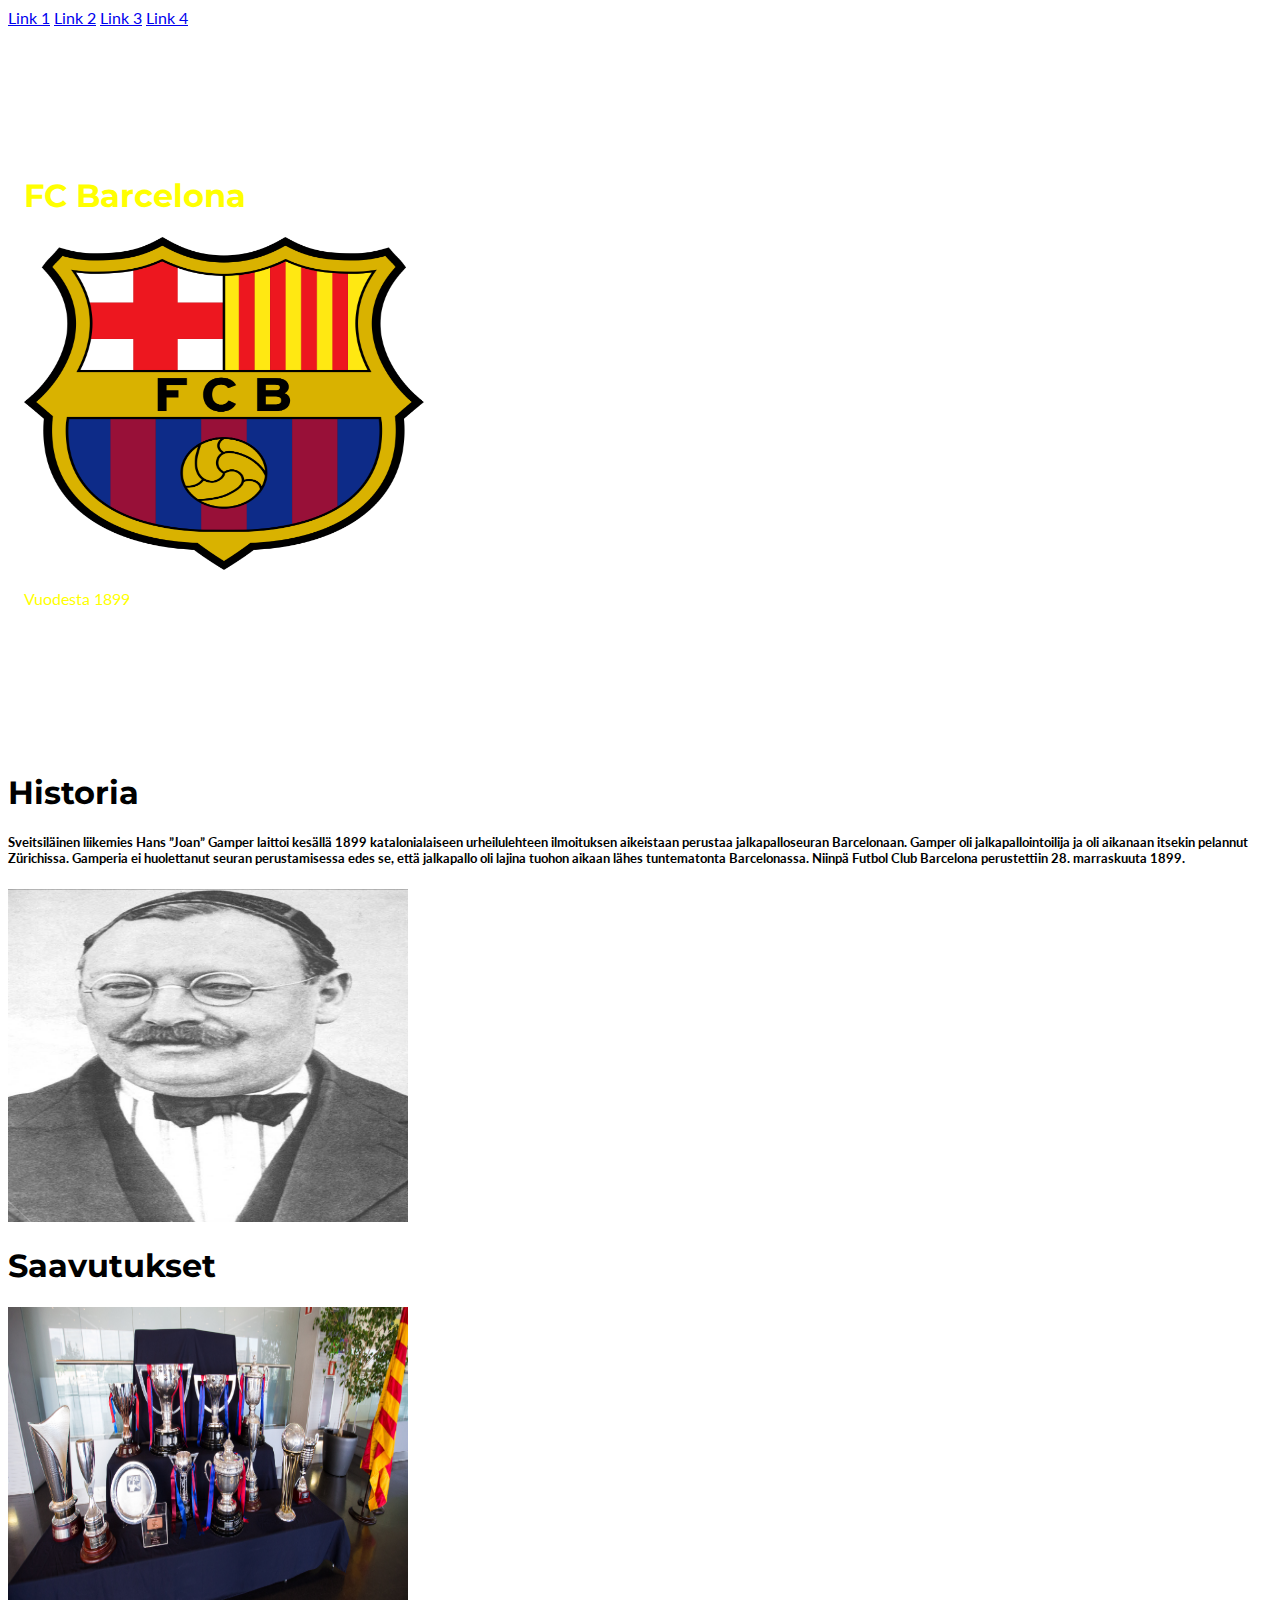
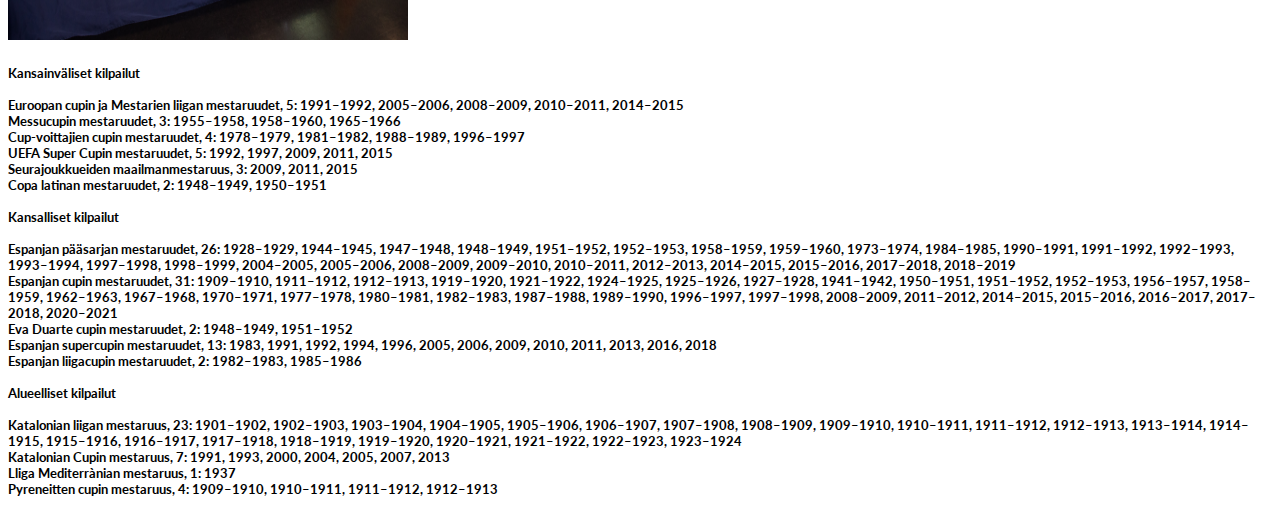
==== etusivu.html @ 0a57fe03 "tp" ====
<!DOCTYPE html>
<html lang="en">
<head>
<title>FC Barcelona</title>
<meta charset="UTF-8">
<meta name="viewport" content="width=device-width, initial-scale=1">
<link rel="stylesheet" href="/miro/jalkapallo.css">
<link rel="stylesheet" href="https://fonts.googleapis.com/css?family=Lato">
<link rel="stylesheet" href="https://fonts.googleapis.com/css?family=Montserrat">
<link rel="stylesheet" href="https://cdnjs.cloudflare.com/ajax/libs/font-awesome/4.7.0/css/font-awesome.min.css">
<style>
body,h1,h2,h3,h4,h5,h6 {font-family: "Lato", sans-serif}
.w3-bar,h1,button {font-family: "Montserrat", sans-serif}
.fa-anchor,.fa-coffee {font-size:200px}
</style>
</head>
<body>



  <!-- Navbar on small screens -->
  <div id="navDemo" class="w3-bar-block w3-white w3-hide w3-hide-large w3-hide-medium w3-large">
    <a href="#" class="w3-bar-item w3-button w3-padding-large">Link 1</a>
    <a href="#" class="w3-bar-item w3-button w3-padding-large">Link 2</a>
    <a href="#" class="w3-bar-item w3-button w3-padding-large">Link 3</a>
    <a href="#" class="w3-bar-item w3-button w3-padding-large">Link 4</a>
  </div>
</div>

<!-- Header -->
<header class="w3-container w3-center miro" style="padding:128px 16px">
  <h1 class="w3-margin w3-jumbo w3-center" style="color:yellow;">FC Barcelona</h1>
  <h2></h2>
<img src="barca.png" alt="Trulli" width="400" height="333">
  <p class="w3-xlarge w3-center" style="color:yellow;">Vuodesta 1899</p>
  
</header>

<!-- First Grid -->
<div class="miro2 w3-row-padding w3-padding-64 w3-container">
  <div class="w3-content">
    <div class="w3-twothird">
      <h1>Historia</h1>
      <h5 class="w3-padding-32">Sveitsiläinen liikemies Hans ”Joan” Gamper laittoi kesällä 1899 katalonialaiseen urheilulehteen ilmoituksen aikeistaan perustaa jalkapalloseuran Barcelonaan. Gamper oli jalkapallointoilija ja oli aikanaan itsekin pelannut Zürichissa. Gamperia ei huolettanut seuran perustamisessa edes se, että jalkapallo oli lajina tuohon aikaan lähes tuntematonta Barcelonassa. Niinpä Futbol Club Barcelona perustettiin 28. marraskuuta 1899.</h5>

      <p class="w3-text-grey"></p>
    </div>

    <div class="w3-third w3-center">

    <h2></h2>
<img src="Joan_Gamper.jpg" alt="Trulli" width="400" height="333">

  

    </div>
  </div>
</div>

<!-- Second Grid -->
<div class="w3-row-padding w3-light-grey w3-padding-64 w3-container">
  <div class="w3-content">
    <div class="w3-third w3-center">
      
    </div>
    
    <div class="w3-twothird">
      <h1>Saavutukset</h1>
      <h2></h2>
<img src="trophies.jpg" alt="Trulli" width="400" height="333">
      <h5 class="w3-padding-32" style="color:black;">Kansainväliset kilpailut
<br>      
<br>
Euroopan cupin ja Mestarien liigan mestaruudet, 5: 1991–1992, 2005–2006, 2008–2009, 2010–2011, 2014–2015
<br>
Messucupin mestaruudet, 3: 1955–1958, 1958–1960, 1965–1966
<br>
Cup-voittajien cupin mestaruudet, 4: 1978–1979, 1981–1982, 1988–1989, 1996–1997
<br>
UEFA Super Cupin mestaruudet, 5: 1992, 1997, 2009, 2011, 2015
<br>
Seurajoukkueiden maailmanmestaruus, 3: 2009, 2011, 2015
<br>
Copa latinan mestaruudet, 2: 1948–1949, 1950–1951
<br>
<br>
Kansalliset kilpailut
<br>
<br>
Espanjan pääsarjan mestaruudet, 26: 1928–1929, 1944–1945, 1947–1948, 1948–1949, 1951–1952, 1952–1953, 1958–1959, 1959–1960, 1973–1974, 1984–1985, 1990–1991, 1991–1992, 1992–1993, 1993–1994, 1997–1998, 1998–1999, 2004–2005, 2005–2006, 2008–2009, 2009–2010, 2010–2011, 2012–2013, 2014–2015, 2015–2016, 2017–2018, 2018–2019
<br>
Espanjan cupin mestaruudet, 31: 1909–1910, 1911–1912, 1912–1913, 1919–1920, 1921–1922, 1924–1925, 1925–1926, 1927–1928, 1941–1942, 1950–1951, 1951–1952, 1952–1953, 1956–1957, 1958–1959, 1962–1963, 1967–1968, 1970–1971, 1977–1978, 1980–1981, 1982–1983, 1987–1988, 1989–1990, 1996–1997, 1997–1998, 2008–2009, 2011–2012, 2014–2015, 2015–2016, 2016–2017, 2017–2018, 2020–2021
<br>
Eva Duarte cupin mestaruudet, 2: 1948–1949, 1951–1952
<br>
Espanjan supercupin mestaruudet, 13: 1983, 1991, 1992, 1994, 1996, 2005, 2006, 2009, 2010, 2011, 2013, 2016, 2018
<br>
Espanjan liigacupin mestaruudet, 2: 1982–1983, 1985–1986
<br>
<br>
Alueelliset kilpailut
<br>
<br>
Katalonian liigan mestaruus, 23:
1901–1902, 1902–1903, 1903–1904, 1904–1905, 1905–1906, 1906–1907, 1907–1908, 1908–1909, 1909–1910, 1910–1911, 1911–1912, 1912–1913, 1913–1914, 1914–1915, 1915–1916, 1916–1917, 1917–1918, 1918–1919, 1919–1920, 1920–1921, 1921–1922, 1922–1923, 1923–1924
<br>
Katalonian Cupin mestaruus, 7:
1991, 1993, 2000, 2004, 2005, 2007, 2013
<br>
Lliga Mediterrànian mestaruus, 1:
1937
<br>
Pyreneitten cupin mestaruus, 4:
1909–1910, 1910–1911, 1911–1912, 1912–1913</h5>

      <p class="w3-text-grey"></p>
    </div>
  </div>
</div>





<script>
// Used to toggle the menu on small screens when clicking on the menu button
function myFunction() {
  var x = document.getElementById("navDemo");
  if (x.className.indexOf("w3-show") == -1) {
    x.className += " w3-show";
  } else { 
    x.className = x.className.replace(" w3-show", "");
  }
}
</script>

</body>
</html>
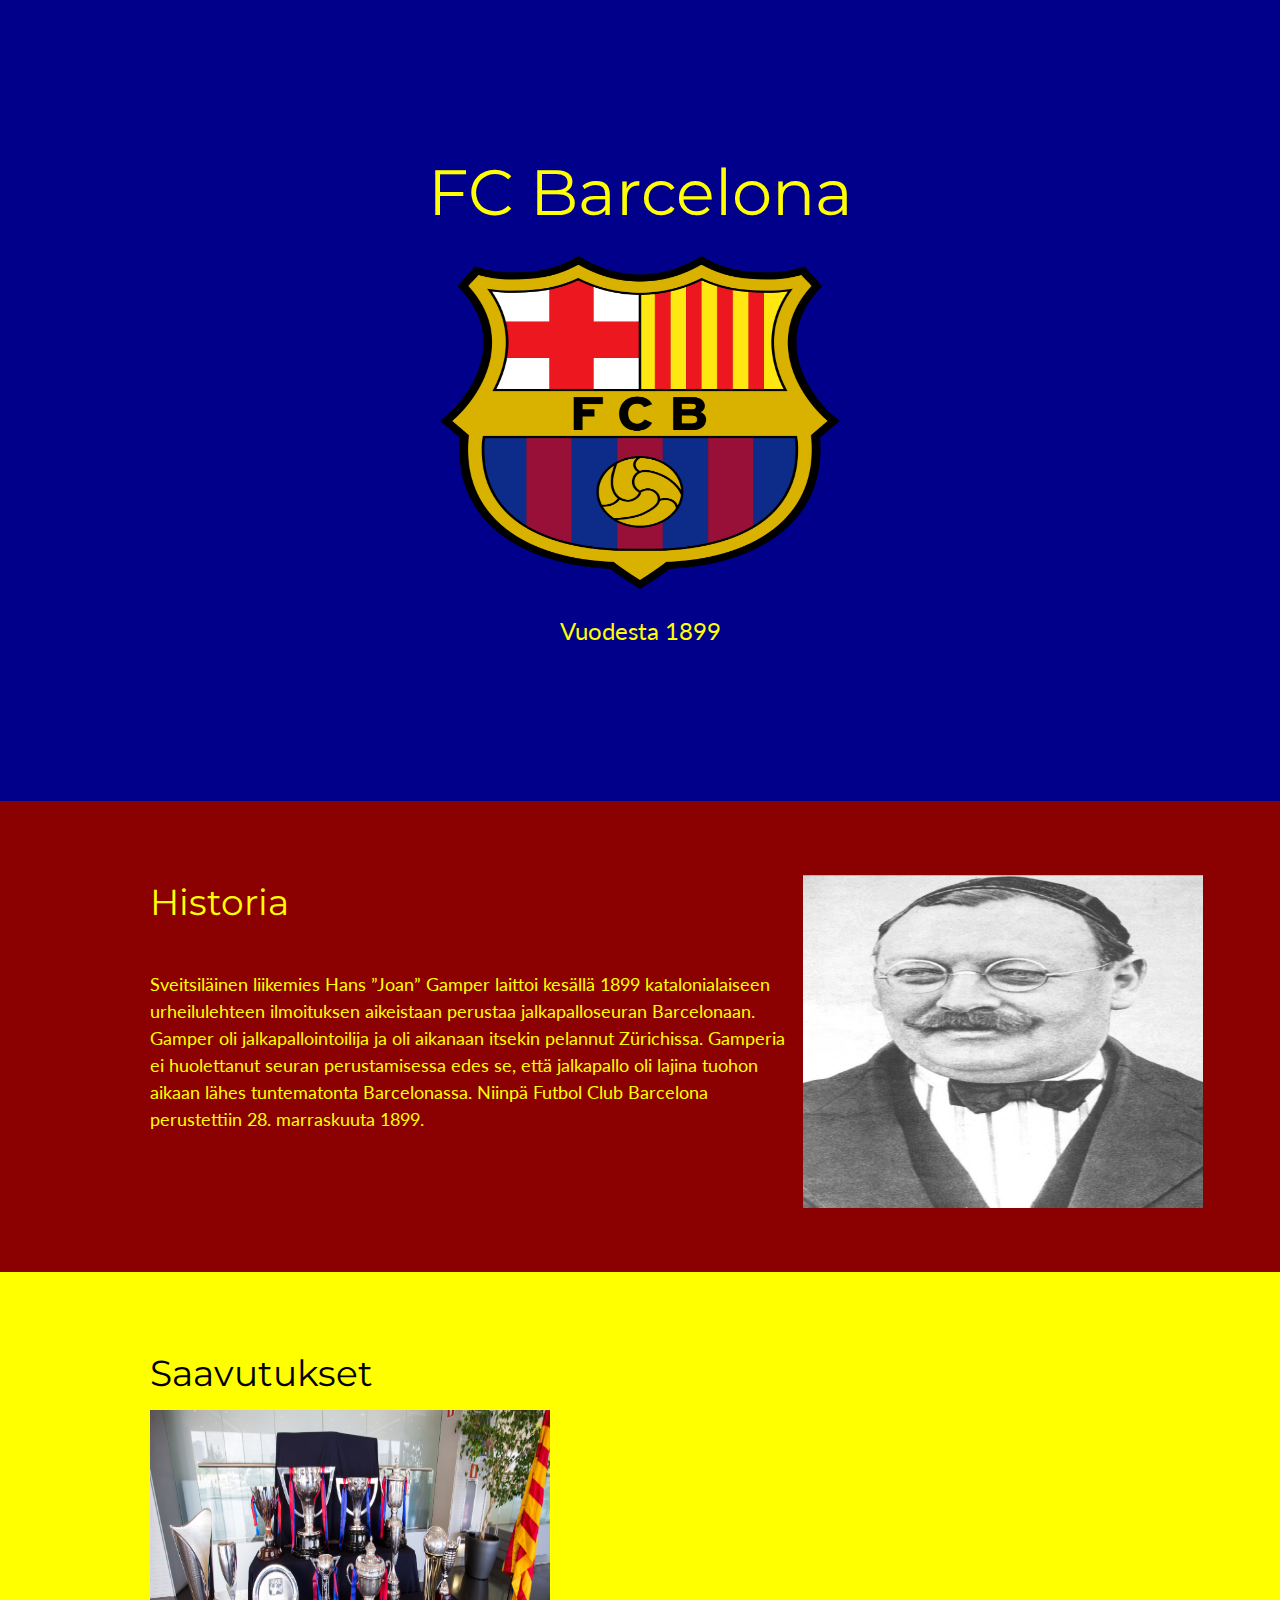
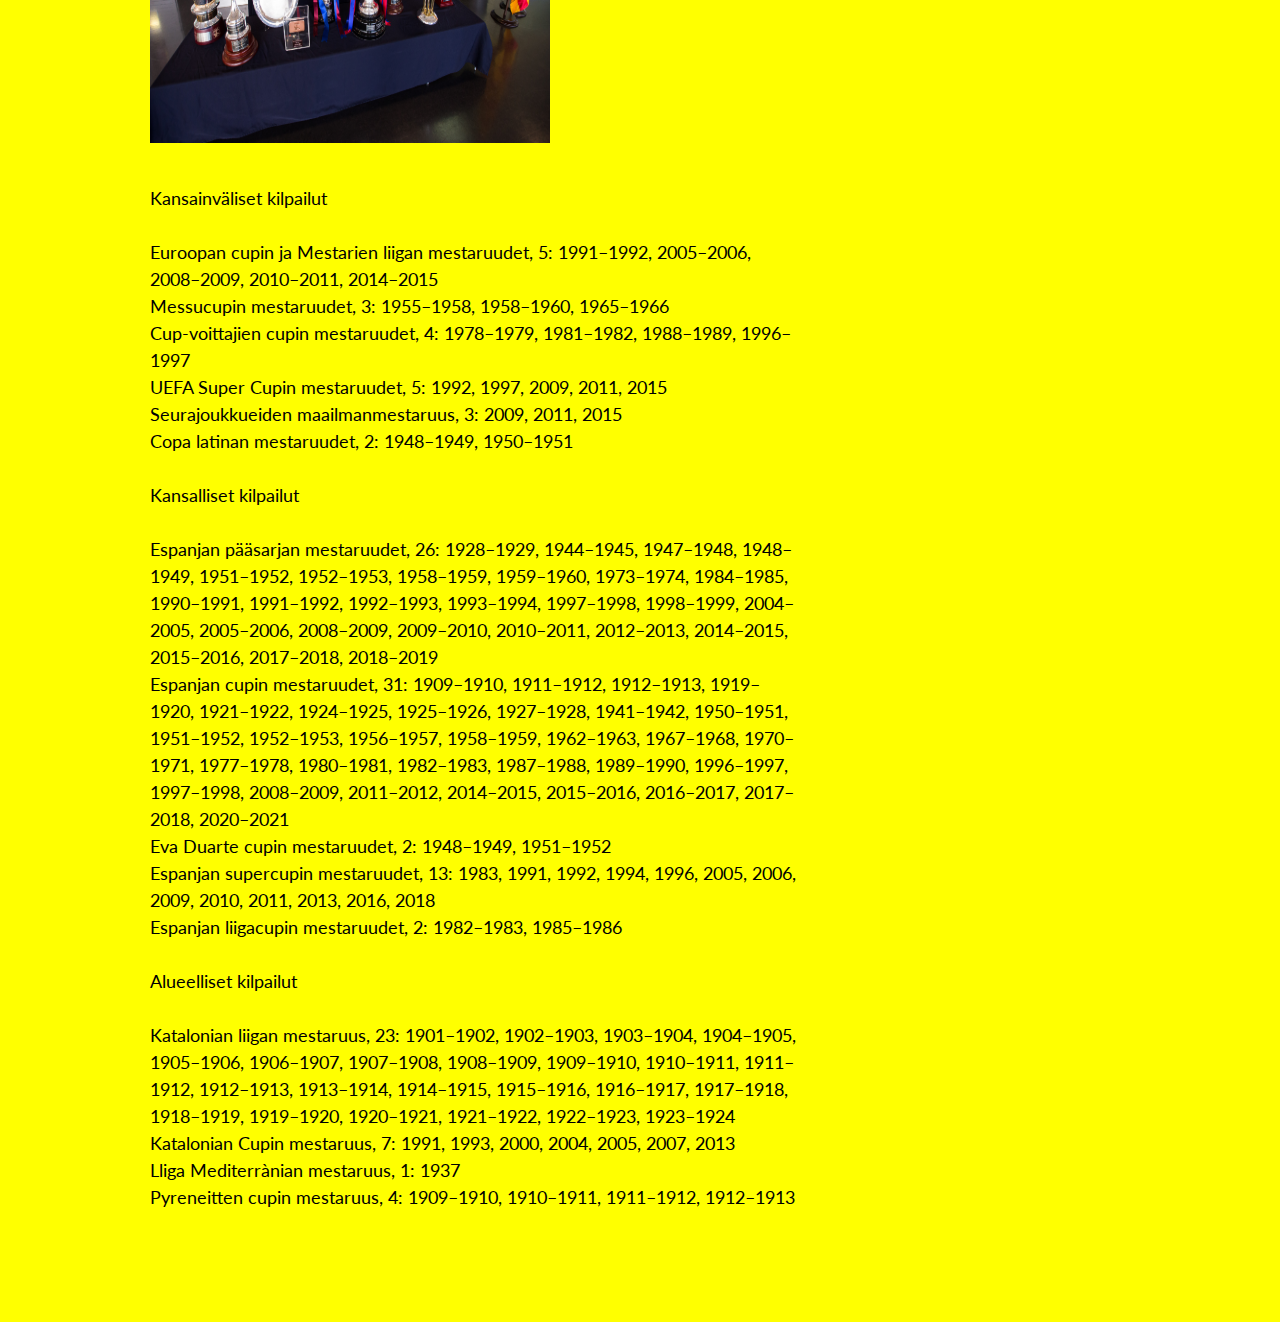
==== commit f9175d0a: "Update etusivu.html" ====
--- a/etusivu.html
+++ b/etusivu.html
@@ -4,7 +4,7 @@
 <title>FC Barcelona</title>
 <meta charset="UTF-8">
 <meta name="viewport" content="width=device-width, initial-scale=1">
-<link rel="stylesheet" href="/miro/jalkapallo.css">
+<link rel="stylesheet" href="jalkapallo.css">
 <link rel="stylesheet" href="https://fonts.googleapis.com/css?family=Lato">
 <link rel="stylesheet" href="https://fonts.googleapis.com/css?family=Montserrat">
 <link rel="stylesheet" href="https://cdnjs.cloudflare.com/ajax/libs/font-awesome/4.7.0/css/font-awesome.min.css">
--- a/jalkapallo.css
+++ b/jalkapallo.css
@@ -0,0 +1,238 @@
+/* W3.CSS 4.15 December 2020 by Jan Egil and Borge Refsnes */
+html{box-sizing:border-box}*,*:before,*:after{box-sizing:inherit}
+/* Extract from normalize.css by Nicolas Gallagher and Jonathan Neal git.io/normalize */
+html{-ms-text-size-adjust:100%;-webkit-text-size-adjust:100%}body{margin:0}
+article,aside,details,figcaption,figure,footer,header,main,menu,nav,section{display:block}summary{display:list-item}
+audio,canvas,progress,video{display:inline-block}progress{vertical-align:baseline}
+audio:not([controls]){display:none;height:0}[hidden],template{display:none}
+a{background-color:transparent}a:active,a:hover{outline-width:0}
+abbr[title]{border-bottom:none;text-decoration:underline;text-decoration:underline dotted}
+b,strong{font-weight:bolder}dfn{font-style:italic}mark{background:#ff0;color:#000}
+small{font-size:80%}sub,sup{font-size:75%;line-height:0;position:relative;vertical-align:baseline}
+sub{bottom:-0.25em}sup{top:-0.5em}figure{margin:1em 40px}img{border-style:none}
+code,kbd,pre,samp{font-family:monospace,monospace;font-size:1em}hr{box-sizing:content-box;height:0;overflow:visible}
+button,input,select,textarea,optgroup{font:inherit;margin:0}optgroup{font-weight:bold}
+button,input{overflow:visible}button,select{text-transform:none}
+button,[type=button],[type=reset],[type=submit]{-webkit-appearance:button}
+button::-moz-focus-inner,[type=button]::-moz-focus-inner,[type=reset]::-moz-focus-inner,[type=submit]::-moz-focus-inner{border-style:none;padding:0}
+button:-moz-focusring,[type=button]:-moz-focusring,[type=reset]:-moz-focusring,[type=submit]:-moz-focusring{outline:1px dotted ButtonText}
+fieldset{border:1px solid #c0c0c0;margin:0 2px;padding:.35em .625em .75em}
+legend{color:inherit;display:table;max-width:100%;padding:0;white-space:normal}textarea{overflow:auto}
+[type=checkbox],[type=radio]{padding:0}
+[type=number]::-webkit-inner-spin-button,[type=number]::-webkit-outer-spin-button{height:auto}
+[type=search]{-webkit-appearance:textfield;outline-offset:-2px}
+[type=search]::-webkit-search-decoration{-webkit-appearance:none}
+::-webkit-file-upload-button{-webkit-appearance:button;font:inherit}
+/* End extract */
+html,body{font-family:Verdana,sans-serif;font-size:15px;line-height:1.5}html{overflow-x:hidden}
+h1{font-size:36px}h2{font-size:30px}h3{font-size:24px}h4{font-size:20px}h5{font-size:18px}h6{font-size:16px}
+.w3-serif{font-family:serif}.w3-sans-serif{font-family:sans-serif}.w3-cursive{font-family:cursive}.w3-monospace{font-family:monospace}
+h1,h2,h3,h4,h5,h6{font-family:"Segoe UI",Arial,sans-serif;font-weight:400;margin:10px 0}.w3-wide{letter-spacing:4px}
+hr{border:0;border-top:1px solid #eee;margin:20px 0}
+.w3-image{max-width:100%;height:auto}img{vertical-align:middle}a{color:inherit}
+.w3-table,.w3-table-all{border-collapse:collapse;border-spacing:0;width:100%;display:table}.w3-table-all{border:1px solid #ccc}
+.w3-bordered tr,.w3-table-all tr{border-bottom:1px solid #ddd}.w3-striped tbody tr:nth-child(even){background-color:#f1f1f1}
+.w3-table-all tr:nth-child(odd){background-color:red}.w3-table-all tr:nth-child(even){background-color:#f1f1f1}
+.w3-hoverable tbody tr:hover,.w3-ul.w3-hoverable li:hover{background-color:#ccc}.w3-centered tr th,.w3-centered tr td{text-align:center}
+.w3-table td,.w3-table th,.w3-table-all td,.w3-table-all th{padding:8px 8px;display:table-cell;text-align:left;vertical-align:top}
+.w3-table th:first-child,.w3-table td:first-child,.w3-table-all th:first-child,.w3-table-all td:first-child{padding-left:16px}
+.w3-btn,.w3-button{border:none;display:inline-block;padding:8px 16px;vertical-align:middle;overflow:hidden;text-decoration:none;color:inherit;background-color:inherit;text-align:center;cursor:pointer;white-space:nowrap}
+.w3-btn:hover{box-shadow:0 8px 16px 0 rgba(0,0,0,0.2),0 6px 20px 0 rgba(0,0,0,0.19)}
+.w3-btn,.w3-button{-webkit-touch-callout:none;-webkit-user-select:none;-khtml-user-select:none;-moz-user-select:none;-ms-user-select:none;user-select:none}   
+.w3-disabled,.w3-btn:disabled,.w3-button:disabled{cursor:not-allowed;opacity:0.3}.w3-disabled *,:disabled *{pointer-events:none}
+.w3-btn.w3-disabled:hover,.w3-btn:disabled:hover{box-shadow:none}
+.w3-badge,.w3-tag{background-color:#000;color:#fff;display:inline-block;padding-left:8px;padding-right:8px;text-align:center}.w3-badge{border-radius:50%}
+.w3-ul{list-style-type:none;padding:0;margin:0}.w3-ul li{padding:8px 16px;border-bottom:1px solid #ddd}.w3-ul li:last-child{border-bottom:none}
+.w3-tooltip,.w3-display-container{position:relative}.w3-tooltip .w3-text{display:none}.w3-tooltip:hover .w3-text{display:inline-block}
+.w3-ripple:active{opacity:0.5}.w3-ripple{transition:opacity 0s}
+.w3-input{padding:8px;display:block;border:none;border-bottom:1px solid #ccc;width:100%}
+.w3-select{padding:9px 0;width:100%;border:none;border-bottom:1px solid #ccc}
+.w3-dropdown-click,.w3-dropdown-hover{position:relative;display:inline-block;cursor:pointer}
+.w3-dropdown-hover:hover .w3-dropdown-content{display:block}
+.w3-dropdown-hover:first-child,.w3-dropdown-click:hover{background-color:#ccc;color:#000}
+.w3-dropdown-hover:hover > .w3-button:first-child,.w3-dropdown-click:hover > .w3-button:first-child{background-color:#ccc;color:#000}
+.w3-dropdown-content{cursor:auto;color:#000;background-color:#fff;display:none;position:absolute;min-width:160px;margin:0;padding:0;z-index:1}
+.w3-check,.w3-radio{width:24px;height:24px;position:relative;top:6px}
+.w3-sidebar{height:100%;width:200px;background-color:#fff;position:fixed!important;z-index:1;overflow:auto}
+.w3-bar-block .w3-dropdown-hover,.w3-bar-block .w3-dropdown-click{width:100%}
+.w3-bar-block .w3-dropdown-hover .w3-dropdown-content,.w3-bar-block .w3-dropdown-click .w3-dropdown-content{min-width:100%}
+.w3-bar-block .w3-dropdown-hover .w3-button,.w3-bar-block .w3-dropdown-click .w3-button{width:100%;text-align:left;padding:8px 16px}
+.w3-main,#main{transition:margin-left .4s}
+.w3-modal{z-index:3;display:none;padding-top:100px;position:fixed;left:0;top:0;width:100%;height:100%;overflow:auto;background-color:rgb(0,0,0);background-color:rgba(0,0,0,0.4)}
+.w3-modal-content{margin:auto;background-color:#fff;position:relative;padding:0;outline:0;width:600px}
+.w3-bar{width:100%;overflow:hidden}.w3-center .w3-bar{display:inline-block;width:auto}
+.w3-bar .w3-bar-item{padding:8px 16px;float:left;width:auto;border:none;display:block;outline:0}
+.w3-bar .w3-dropdown-hover,.w3-bar .w3-dropdown-click{position:static;float:left}
+.w3-bar .w3-button{white-space:normal}
+.w3-bar-block .w3-bar-item{width:100%;display:block;padding:8px 16px;text-align:left;border:none;white-space:normal;float:none;outline:0}
+.w3-bar-block.w3-center .w3-bar-item{text-align:center}.w3-block{display:block;width:100%}
+.w3-responsive{display:block;overflow-x:auto}
+.w3-container:after,.w3-container:before,.w3-panel:after,.w3-panel:before,.w3-row:after,.w3-row:before,.w3-row-padding:after,.w3-row-padding:before,
+.w3-cell-row:before,.w3-cell-row:after,.w3-clear:after,.w3-clear:before,.w3-bar:before,.w3-bar:after{content:"";display:table;clear:both}
+.w3-col,.w3-half,.w3-third,.w3-twothird,.w3-threequarter,.w3-quarter{float:left;width:100%}
+.w3-col.s1{width:8.33333%}.w3-col.s2{width:16.66666%}.w3-col.s3{width:24.99999%}.w3-col.s4{width:33.33333%}
+.w3-col.s5{width:41.66666%}.w3-col.s6{width:49.99999%}.w3-col.s7{width:58.33333%}.w3-col.s8{width:66.66666%}
+.w3-col.s9{width:74.99999%}.w3-col.s10{width:83.33333%}.w3-col.s11{width:91.66666%}.w3-col.s12{width:99.99999%}
+@media (min-width:601px){.w3-col.m1{width:8.33333%}.w3-col.m2{width:16.66666%}.w3-col.m3,.w3-quarter{width:24.99999%}.w3-col.m4,.w3-third{width:33.33333%}
+.w3-col.m5{width:41.66666%}.w3-col.m6,.w3-half{width:49.99999%}.w3-col.m7{width:58.33333%}.w3-col.m8,.w3-twothird{width:66.66666%}
+.w3-col.m9,.w3-threequarter{width:74.99999%}.w3-col.m10{width:83.33333%}.w3-col.m11{width:91.66666%}.w3-col.m12{width:99.99999%}}
+@media (min-width:993px){.w3-col.l1{width:8.33333%}.w3-col.l2{width:16.66666%}.w3-col.l3{width:24.99999%}.w3-col.l4{width:33.33333%}
+.w3-col.l5{width:41.66666%}.w3-col.l6{width:49.99999%}.w3-col.l7{width:58.33333%}.w3-col.l8{width:66.66666%}
+.w3-col.l9{width:74.99999%}.w3-col.l10{width:83.33333%}.w3-col.l11{width:91.66666%}.w3-col.l12{width:99.99999%}}
+.w3-rest{overflow:hidden}.w3-stretch{margin-left:-16px;margin-right:-16px}
+.w3-content,.w3-auto{margin-left:auto;margin-right:auto}.w3-content{max-width:980px}.w3-auto{max-width:1140px}
+.w3-cell-row{display:table;width:100%}.w3-cell{display:table-cell}
+.w3-cell-top{vertical-align:top}.w3-cell-middle{vertical-align:middle}.w3-cell-bottom{vertical-align:bottom}
+.w3-hide{display:none!important}.w3-show-block,.w3-show{display:block!important}.w3-show-inline-block{display:inline-block!important}
+@media (max-width:1205px){.w3-auto{max-width:95%}}
+@media (max-width:600px){.w3-modal-content{margin:0 10px;width:auto!important}.w3-modal{padding-top:30px}
+.w3-dropdown-hover.w3-mobile .w3-dropdown-content,.w3-dropdown-click.w3-mobile .w3-dropdown-content{position:relative}	
+.w3-hide-small{display:none!important}.w3-mobile{display:block;width:100%!important}.w3-bar-item.w3-mobile,.w3-dropdown-hover.w3-mobile,.w3-dropdown-click.w3-mobile{text-align:center}
+.w3-dropdown-hover.w3-mobile,.w3-dropdown-hover.w3-mobile .w3-btn,.w3-dropdown-hover.w3-mobile .w3-button,.w3-dropdown-click.w3-mobile,.w3-dropdown-click.w3-mobile .w3-btn,.w3-dropdown-click.w3-mobile .w3-button{width:100%}}
+@media (max-width:768px){.w3-modal-content{width:500px}.w3-modal{padding-top:50px}}
+@media (min-width:993px){.w3-modal-content{width:900px}.w3-hide-large{display:none!important}.w3-sidebar.w3-collapse{display:block!important}}
+@media (max-width:992px) and (min-width:601px){.w3-hide-medium{display:none!important}}
+@media (max-width:992px){.w3-sidebar.w3-collapse{display:none}.w3-main{margin-left:0!important;margin-right:0!important}.w3-auto{max-width:100%}}
+.w3-top,.w3-bottom{position:fixed;width:100%;z-index:1}.w3-top{top:0}.w3-bottom{bottom:0}
+.w3-overlay{position:fixed;display:none;width:100%;height:100%;top:0;left:0;right:0;bottom:0;background-color:rgba(0,0,0,0.5);z-index:2}
+.w3-display-topleft{position:absolute;left:0;top:0}.w3-display-topright{position:absolute;right:0;top:0}
+.w3-display-bottomleft{position:absolute;left:0;bottom:0}.w3-display-bottomright{position:absolute;right:0;bottom:0}
+.w3-display-middle{position:absolute;top:50%;left:50%;transform:translate(-50%,-50%);-ms-transform:translate(-50%,-50%)}
+.w3-display-left{position:absolute;top:50%;left:0%;transform:translate(0%,-50%);-ms-transform:translate(-0%,-50%)}
+.w3-display-right{position:absolute;top:50%;right:0%;transform:translate(0%,-50%);-ms-transform:translate(0%,-50%)}
+.w3-display-topmiddle{position:absolute;left:50%;top:0;transform:translate(-50%,0%);-ms-transform:translate(-50%,0%)}
+.w3-display-bottommiddle{position:absolute;left:50%;bottom:0;transform:translate(-50%,0%);-ms-transform:translate(-50%,0%)}
+.w3-display-container:hover .w3-display-hover{display:block}.w3-display-container:hover span.w3-display-hover{display:inline-block}.w3-display-hover{display:none}
+.w3-display-position{position:absolute}
+.w3-circle{border-radius:50%}
+.w3-round-small{border-radius:2px}.w3-round,.w3-round-medium{border-radius:4px}.w3-round-large{border-radius:8px}.w3-round-xlarge{border-radius:16px}.w3-round-xxlarge{border-radius:32px}
+.w3-row-padding,.w3-row-padding>.w3-half,.w3-row-padding>.w3-third,.w3-row-padding>.w3-twothird,.w3-row-padding>.w3-threequarter,.w3-row-padding>.w3-quarter,.w3-row-padding>.w3-col{padding:0 8px}
+.w3-container,.w3-panel{padding:0.01em 16px}.w3-panel{margin-top:16px;margin-bottom:16px}
+.w3-code,.w3-codespan{font-family:Consolas,"courier new";font-size:16px}
+.w3-code{width:auto;background-color:#fff;padding:8px 12px;border-left:4px solid #4CAF50;word-wrap:break-word}
+.w3-codespan{color:crimson;background-color:#f1f1f1;padding-left:4px;padding-right:4px;font-size:110%}
+.w3-card,.w3-card-2{box-shadow:0 2px 5px 0 rgba(0,0,0,0.16),0 2px 10px 0 rgba(0,0,0,0.12)}
+.w3-card-4,.w3-hover-shadow:hover{box-shadow:0 4px 10px 0 rgba(0,0,0,0.2),0 4px 20px 0 rgba(0,0,0,0.19)}
+.w3-spin{animation:w3-spin 2s infinite linear}@keyframes w3-spin{0%{transform:rotate(0deg)}100%{transform:rotate(359deg)}}
+.w3-animate-fading{animation:fading 10s infinite}@keyframes fading{0%{opacity:0}50%{opacity:1}100%{opacity:0}}
+.w3-animate-opacity{animation:opac 0.8s}@keyframes opac{from{opacity:0} to{opacity:1}}
+.w3-animate-top{position:relative;animation:animatetop 0.4s}@keyframes animatetop{from{top:-300px;opacity:0} to{top:0;opacity:1}}
+.w3-animate-left{position:relative;animation:animateleft 0.4s}@keyframes animateleft{from{left:-300px;opacity:0} to{left:0;opacity:1}}
+.w3-animate-right{position:relative;animation:animateright 0.4s}@keyframes animateright{from{right:-300px;opacity:0} to{right:0;opacity:1}}
+.w3-animate-bottom{position:relative;animation:animatebottom 0.4s}@keyframes animatebottom{from{bottom:-300px;opacity:0} to{bottom:0;opacity:1}}
+.w3-animate-zoom {animation:animatezoom 0.6s}@keyframes animatezoom{from{transform:scale(0)} to{transform:scale(1)}}
+.w3-animate-input{transition:width 0.4s ease-in-out}.w3-animate-input:focus{width:100%!important}
+.w3-opacity,.w3-hover-opacity:hover{opacity:0.60}.w3-opacity-off,.w3-hover-opacity-off:hover{opacity:1}
+.w3-opacity-max{opacity:0.25}.w3-opacity-min{opacity:0.75}
+.w3-greyscale-max,.w3-grayscale-max,.w3-hover-greyscale:hover,.w3-hover-grayscale:hover{filter:grayscale(100%)}
+.w3-greyscale,.w3-grayscale{filter:grayscale(75%)}.w3-greyscale-min,.w3-grayscale-min{filter:grayscale(50%)}
+.w3-sepia{filter:sepia(75%)}.w3-sepia-max,.w3-hover-sepia:hover{filter:sepia(100%)}.w3-sepia-min{filter:sepia(50%)}
+.w3-tiny{font-size:10px!important}.w3-small{font-size:12px!important}.w3-medium{font-size:15px!important}.w3-large{font-size:18px!important}
+.w3-xlarge{font-size:24px!important}.w3-xxlarge{font-size:36px!important}.w3-xxxlarge{font-size:48px!important}.w3-jumbo{font-size:64px!important}
+.w3-left-align{text-align:left!important}.w3-right-align{text-align:right!important}.w3-justify{text-align:justify!important}.w3-center{text-align:center!important}
+.w3-border-0{border:0!important}.w3-border{border:1px solid #ccc!important}
+.w3-border-top{border-top:1px solid #ccc!important}.w3-border-bottom{border-bottom:1px solid #ccc!important}
+.w3-border-left{border-left:1px solid #ccc!important}.w3-border-right{border-right:1px solid #ccc!important}
+.w3-topbar{border-top:6px solid #ccc!important}.w3-bottombar{border-bottom:6px solid #ccc!important}
+.w3-leftbar{border-left:6px solid #ccc!important}.w3-rightbar{border-right:6px solid #ccc!important}
+.w3-section,.w3-code{margin-top:16px!important;margin-bottom:16px!important}
+.w3-margin{margin:16px!important}.w3-margin-top{margin-top:16px!important}.w3-margin-bottom{margin-bottom:16px!important}
+.w3-margin-left{margin-left:16px!important}.w3-margin-right{margin-right:16px!important}
+.w3-padding-small{padding:4px 8px!important}.w3-padding{padding:8px 16px!important}.w3-padding-large{padding:12px 24px!important}
+.w3-padding-16{padding-top:16px!important;padding-bottom:16px!important}.w3-padding-24{padding-top:24px!important;padding-bottom:24px!important}
+.w3-padding-32{padding-top:32px!important;padding-bottom:32px!important}.w3-padding-48{padding-top:48px!important;padding-bottom:48px!important}
+.w3-padding-64{padding-top:64px!important;padding-bottom:64px!important}
+.w3-padding-top-64{padding-top:64px!important}.w3-padding-top-48{padding-top:48px!important}
+.w3-padding-top-32{padding-top:32px!important}.w3-padding-top-24{padding-top:24px!important}
+.w3-left{float:left!important}.w3-right{float:right!important}
+.w3-button:hover{color:#000!important;background-color:red!important}
+.w3-transparent,.w3-hover-none:hover{background-color:transparent!important}
+.w3-hover-none:hover{box-shadow:none!important}
+/* Colors */
+.w3-amber,.w3-hover-amber:hover{color:#000!important;background-color:#ffc107!important}
+.w3-aqua,.w3-hover-aqua:hover{color:#000!important;background-color:#00ffff!important}
+.w3-blue,.w3-hover-blue:hover{color:#fff!important;background-color:#2196F3!important}
+.w3-light-blue,.w3-hover-light-blue:hover{color:#000!important;background-color:#87CEEB!important}
+.w3-brown,.w3-hover-brown:hover{color:#fff!important;background-color:#795548!important}
+.w3-cyan,.w3-hover-cyan:hover{color:#000!important;background-color:#00bcd4!important}
+.w3-blue-grey,.w3-hover-blue-grey:hover,.w3-blue-gray,.w3-hover-blue-gray:hover{color:#fff!important;background-color:#607d8b!important}
+.w3-green,.w3-hover-green:hover{color:#fff!important;background-color:#4CAF50!important}
+.w3-light-green,.w3-hover-light-green:hover{color:#000!important;background-color:#8bc34a!important}
+.w3-indigo,.w3-hover-indigo:hover{color:#fff!important;background-color:#3f51b5!important}
+.w3-khaki,.w3-hover-khaki:hover{color:#000!important;background-color:#f0e68c!important}
+.w3-lime,.w3-hover-lime:hover{color:#000!important;background-color:#cddc39!important}
+.w3-orange,.w3-hover-orange:hover{color:#000!important;background-color:#ff9800!important}
+.w3-deep-orange,.w3-hover-deep-orange:hover{color:#fff!important;background-color:#ff5722!important}
+.w3-pink,.w3-hover-pink:hover{color:#fff!important;background-color:#e91e63!important}
+.w3-purple,.w3-hover-purple:hover{color:#fff!important;background-color:#9c27b0!important}
+.w3-deep-purple,.w3-hover-deep-purple:hover{color:#fff!important;background-color:#673ab7!important}
+.w3-red,.w3-hover-red:hover{color:#fff!important;background-color:#E42222!important}
+.w3-sand,.w3-hover-sand:hover{color:#000!important;background-color:#fdf5e6!important}
+.w3-teal,.w3-hover-teal:hover{color:#fff!important;background-color:#009688!important}
+.w3-yellow,.w3-hover-yellow:hover{color:#000!important;background-color:#ffeb3b!important}
+.w3-white,.w3-hover-white:hover{color:#000!important;background-color:red!important}
+.w3-black,.w3-hover-black:hover{color:#fff!important;background-color:#000!important}
+.w3-grey,.w3-hover-grey:hover,.w3-gray,.w3-hover-gray:hover{color:#000!important;background-color:#9e9e9e!important}
+.w3-light-grey,.w3-hover-light-grey:hover,.w3-light-gray,.w3-hover-light-gray:hover{color:#000!important;background-color:yellow!important}
+.w3-dark-grey,.w3-hover-dark-grey:hover,.w3-dark-gray,.w3-hover-dark-gray:hover{color:#fff!important;background-color:#616161!important}
+.w3-pale-red,.w3-hover-pale-red:hover{color:#000!important;background-color:#ffdddd!important}
+.w3-pale-green,.w3-hover-pale-green:hover{color:#000!important;background-color:#ddffdd!important}
+.w3-pale-yellow,.w3-hover-pale-yellow:hover{color:#000!important;background-color:#ffffcc!important}
+.w3-pale-blue,.w3-hover-pale-blue:hover{color:#000!important;background-color:#ddffff!important}
+.w3-text-amber,.w3-hover-text-amber:hover{color:#ffc107!important}
+.w3-text-aqua,.w3-hover-text-aqua:hover{color:#00ffff!important}
+.w3-text-blue,.w3-hover-text-blue:hover{color:#2196F3!important}
+
+.miro {color: black; background-color: darkblue;  }
+.miro2 {color: yellow; background-color: darkred;  }
+.w3-text-light-blue,.w3-hover-text-light-blue:hover{color:#87CEEB!important}
+.w3-text-brown,.w3-hover-text-brown:hover{color:#795548!important}
+.w3-text-cyan,.w3-hover-text-cyan:hover{color:#00bcd4!important}
+.w3-text-blue-grey,.w3-hover-text-blue-grey:hover,.w3-text-blue-gray,.w3-hover-text-blue-gray:hover{color:#607d8b!important}
+.w3-text-green,.w3-hover-text-green:hover{color:#4CAF50!important}
+.w3-text-light-green,.w3-hover-text-light-green:hover{color:#8bc34a!important}
+.w3-text-indigo,.w3-hover-text-indigo:hover{color:#3f51b5!important}
+.w3-text-khaki,.w3-hover-text-khaki:hover{color:#b4aa50!important}
+.w3-text-lime,.w3-hover-text-lime:hover{color:#cddc39!important}
+.w3-text-orange,.w3-hover-text-orange:hover{color:#ff9800!important}
+.w3-text-deep-orange,.w3-hover-text-deep-orange:hover{color:#ff5722!important}
+.w3-text-pink,.w3-hover-text-pink:hover{color:#e91e63!important}
+.w3-text-purple,.w3-hover-text-purple:hover{color:#9c27b0!important}
+.w3-text-deep-purple,.w3-hover-text-deep-purple:hover{color:#673ab7!important}
+.w3-text-red,.w3-hover-text-red:hover{color:#E42222!important}
+.w3-text-sand,.w3-hover-text-sand:hover{color:#fdf5e6!important}
+.w3-text-teal,.w3-hover-text-teal:hover{color:#009688!important}
+.w3-text-yellow,.w3-hover-text-yellow:hover{color:#d2be0e!important}
+.w3-text-white,.w3-hover-text-white:hover{color:#fff!important}
+.w3-text-black,.w3-hover-text-black:hover{color:#000!important}
+.w3-text-grey,.w3-hover-text-grey:hover,.w3-text-gray,.w3-hover-text-gray:hover{color:red!important}
+.w3-text-light-grey,.w3-hover-text-light-grey:hover,.w3-text-light-gray,.w3-hover-text-light-gray:hover{color:#f1f1f1!important}
+.w3-text-dark-grey,.w3-hover-text-dark-grey:hover,.w3-text-dark-gray,.w3-hover-text-dark-gray:hover{color:#3a3a3a!important}
+.w3-border-amber,.w3-hover-border-amber:hover{border-color:#ffc107!important}
+.w3-border-aqua,.w3-hover-border-aqua:hover{border-color:#00ffff!important}
+.w3-border-blue,.w3-hover-border-blue:hover{border-color:#2196F3!important}
+.w3-border-light-blue,.w3-hover-border-light-blue:hover{border-color:#87CEEB!important}
+.w3-border-brown,.w3-hover-border-brown:hover{border-color:#795548!important}
+.w3-border-cyan,.w3-hover-border-cyan:hover{border-color:#00bcd4!important}
+.w3-border-blue-grey,.w3-hover-border-blue-grey:hover,.w3-border-blue-gray,.w3-hover-border-blue-gray:hover{border-color:#607d8b!important}
+.w3-border-green,.w3-hover-border-green:hover{border-color:#4CAF50!important}
+.w3-border-light-green,.w3-hover-border-light-green:hover{border-color:#8bc34a!important}
+.w3-border-indigo,.w3-hover-border-indigo:hover{border-color:#3f51b5!important}
+.w3-border-khaki,.w3-hover-border-khaki:hover{border-color:#f0e68c!important}
+.w3-border-lime,.w3-hover-border-lime:hover{border-color:#cddc39!important}
+.w3-border-orange,.w3-hover-border-orange:hover{border-color:#ff9800!important}
+.w3-border-deep-orange,.w3-hover-border-deep-orange:hover{border-color:#ff5722!important}
+.w3-border-pink,.w3-hover-border-pink:hover{border-color:#e91e63!important}
+.w3-border-purple,.w3-hover-border-purple:hover{border-color:#9c27b0!important}
+.w3-border-deep-purple,.w3-hover-border-deep-purple:hover{border-color:#673ab7!important}
+.w3-border-red,.w3-hover-border-red:hover{border-color:#E42222!important}
+.w3-border-sand,.w3-hover-border-sand:hover{border-color:#fdf5e6!important}
+.w3-border-teal,.w3-hover-border-teal:hover{border-color:#009688!important}
+.w3-border-yellow,.w3-hover-border-yellow:hover{border-color:#ffeb3b!important}
+.w3-border-white,.w3-hover-border-white:hover{border-color:#fff!important}
+.w3-border-black,.w3-hover-border-black:hover{border-color:#000!important}
+.w3-border-grey,.w3-hover-border-grey:hover,.w3-border-gray,.w3-hover-border-gray:hover{border-color:#9e9e9e!important}
+.w3-border-light-grey,.w3-hover-border-light-grey:hover,.w3-border-light-gray,.w3-hover-border-light-gray:hover{border-color:#f1f1f1!important}
+.w3-border-dark-grey,.w3-hover-border-dark-grey:hover,.w3-border-dark-gray,.w3-hover-border-dark-gray:hover{border-color:#616161!important}
+.w3-border-pale-red,.w3-hover-border-pale-red:hover{border-color:#ffe7e7!important}.w3-border-pale-green,.w3-hover-border-pale-green:hover{border-color:#e7ffe7!important}
+.w3-border-pale-yellow,.w3-hover-border-pale-yellow:hover{border-color:#ffffcc!important}.w3-border-pale-blue,.w3-hover-border-pale-blue:hover{border-color:#e7ffff!important}